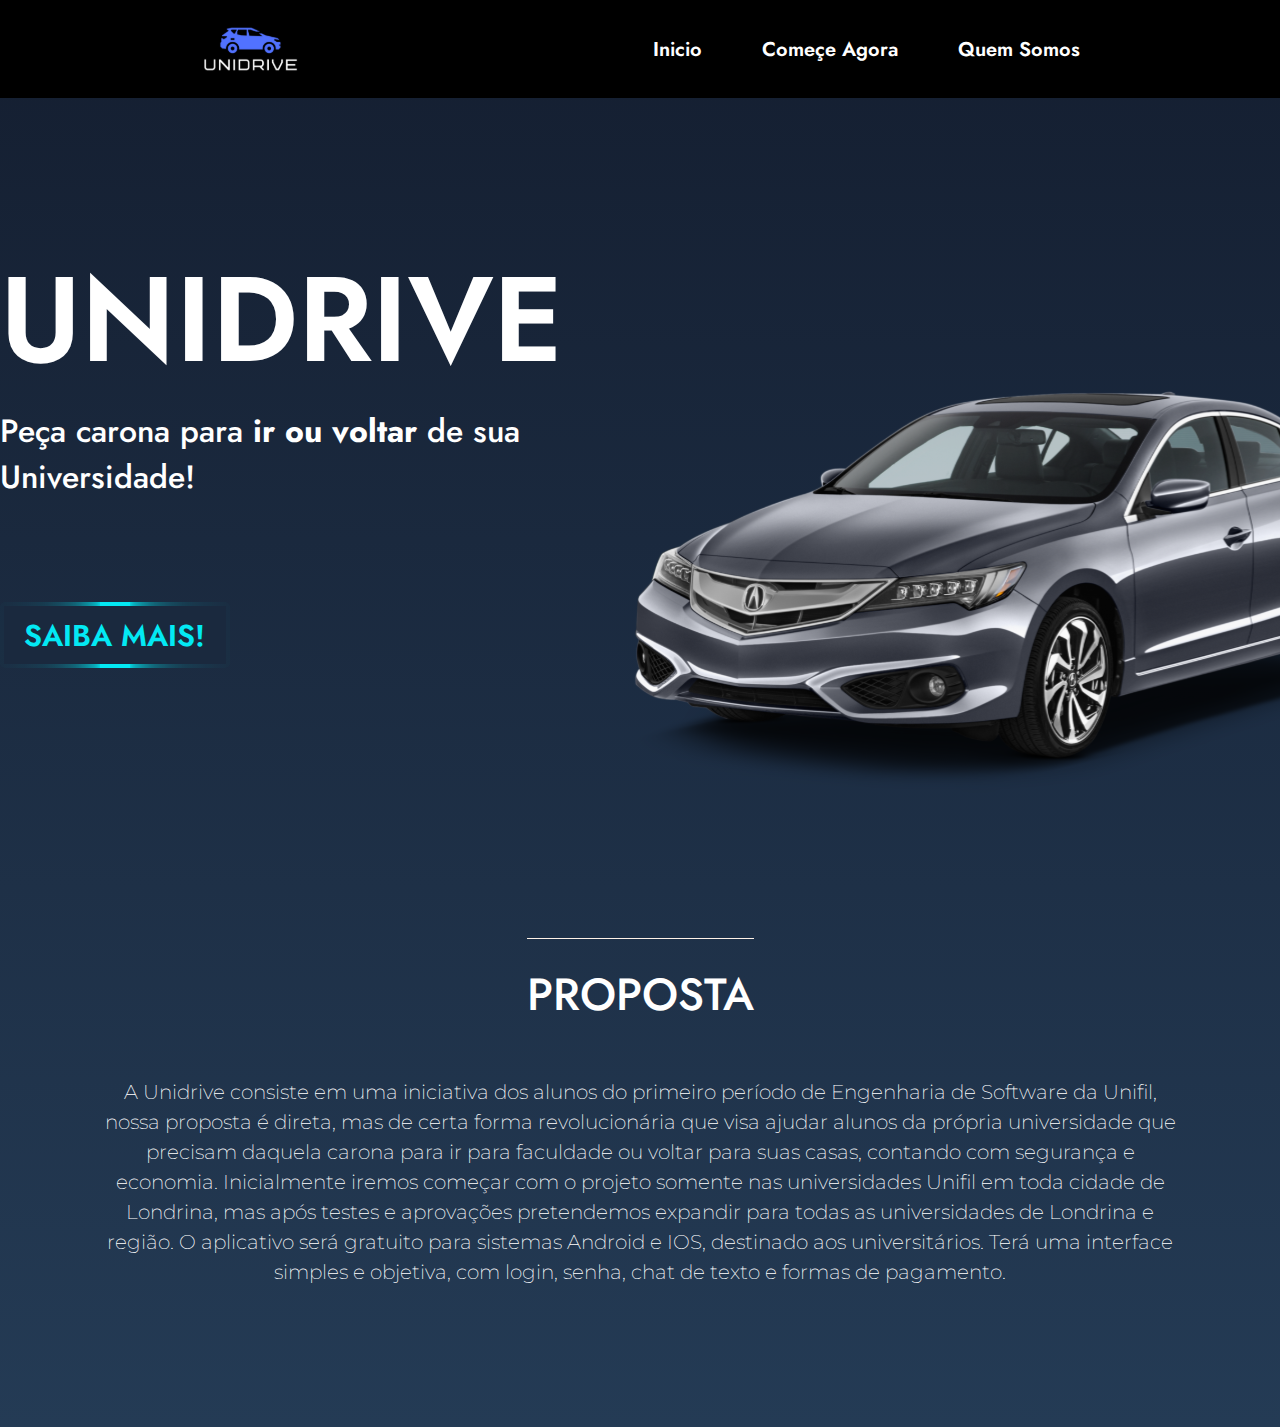
==== index.html @ ef0c4e89 "Add files via upload" ====
<!DOCTYPE html>
<html lang="pt-BR">

<head>
    <meta charset="UTF-8">
    <meta name="viewport" content="width=device-width, initial-scale=1.0">
    <meta name="description" content="Não dependa mais de aplicativos de carona para ir ou voltar para sua universidade!">
    <title>Unidrive App</title>
    <link rel="stylesheet" type="text/css" href="style.css">
</head>

<body>
    <header class="cabecalho">
        <img class="cabecalho-imagem" src="unidrivelogo.svg" alt="Logo Unidrive">
        <nav class="cabecalho-menu">
        <a class="cabecalho-menu-item" href="index.html">Inicio</a>
        <a class="cabecalho-menu-item" href="#">Começe Agora</a>
        <a class="cabecalho-menu-item" href="quemsomospage.html">Quem Somos</a>

        </nav>
    </header>

    <main class="conteudo">
<section class="conteudo-principal">
<div class="conteudo-principal-escrito">
<h1 class="conteudo-principal-escrito-titulo">UNIDRIVE</h1>
<p class="conteudo-principal-escrito-subtitulo">Peça carona para <strong> ir ou voltar </strong>de sua Universidade!</p>
<h2 class="conteudo-principal-escrito-botao" href="quemsomospage.html"> </h2>
<a href="quemsomospage.html">
<h2 class="conteudo-principal-escrito-botao2" href="quemsomospage.html"> SAIBA MAIS!</h2>
</a>
</div>
<img class="conteudo-principal-imagem" src="carro.svg" alt="Imagem Carro">
</section>

<section class="conteudo-secundario">
    <h2 class="conteudo-secundario-titulo">PROPOSTA</h2>
    <h3 class="conteudo-secundario-paragrafo">A Unidrive consiste em uma iniciativa dos alunos do primeiro período de Engenharia de Software da Unifil, nossa proposta é direta, mas de certa forma revolucionária que visa ajudar alunos da própria universidade que precisam daquela carona para ir para faculdade ou voltar para suas casas, contando   com segurança e economia. Inicialmente iremos começar com o projeto somente nas universidades Unifil em toda cidade de Londrina, mas após testes e aprovações pretendemos expandir para todas as universidades de Londrina e região.
        O aplicativo será gratuito para sistemas Android e IOS, destinado aos universitários. Terá uma interface simples e objetiva, com login, senha, chat de texto e formas de pagamento.</h3>
</section>
    </main>

    <footer  class="rodape">

    </footer>
</body>

</html>
---- style.css ----
@import url('https://fonts.googleapis.com/css2?family=Jost:wght@600&display=swap');
@import url('https://fonts.googleapis.com/css2?family=Montserrat:wght@200&display=swap');
@import url('https://fonts.googleapis.com/css2?family=Barlow+Condensed:wght@300&family=Jost:wght@600&display=swap');

* {
    margin: 0;
    padding: 0;
    box-sizing:border-box;
    text-decoration: none;
}

body {
    min-height: 75%;
    font-size: 100%;
    background: linear-gradient(#141e30, #243b55);
}

.cabecalho {
    background: #000000;
    display: flex;
    flex-direction: row;
    align-items: center;
    justify-content: space-around;
    padding: 24px;
}

.cabecalho-imagem {
    height: 50px;
}

.cabecalho-menu {
    
    display: flex;
    gap: 60px;
}

.cabecalho-menu-item {
    font-family: 'Jost', sans-serif;
    color: #FFFFFF;
    font-weight: 600;
    font-size: 20px;
}

.conteudo {
    
}

.conteudo-principal {
    display: flex;
    flex-direction: row;
    align-items: center;
    justify-content: space-around;
}

.conteudo-principal-escrito {
    display: flex;
    flex-direction: column;
    gap: 2px;
}

.conteudo-principal-escrito-titulo {
    font-family: 'Jost', sans-serif;
    font-weight: 600;
    font-size: 120px;
    color: #FFFFFF;
}

.conteudo-principal-escrito-subtitulo {
    font-family: 'Jost', sans-serif;
    font-weight: 500;
    font-size: 32px;
    color: #FFFFFF;
    margin-bottom: 100px;
}

.conteudo-principal-escrito-botao {
    display: flex;
    position: absolute;
    overflow: hidden;
    width: 230px;
    height: 66px;
    border-radius: 5px;
    align-items: center;
    font-family: 'Jost', sans-serif;
    font-weight: 600;
    font-size: 30px;
    color: #03e9f4;
}



.conteudo-principal-escrito-botao::before{
    content: '';
    position: absolute;
    width: 30px;
    height: 290px;
    background: linear-gradient(#03e9f4,#03e9f4);
    animation: animate 2s linear infinite;
     box-shadow: 0 0 5px #03e9f4,
                0 0 25px #03e9f4,
                0 0 50px #03e9f4,
                0 0 100px #03e9f4;
}

@keyframes animate {
    0%{
        transform: rotate(0deg);
    }
    100%{
        transform: rotate(360deg);
    }
}


.conteudo-principal-escrito-botao::after{

    content: '';
    position: absolute;
    inset: 4px;
    background:#1A293E;
    border-radius: 0px;
    
}

.conteudo-principal-escrito-botao2:hover {
    width: 230px;
    font-size: 30px;
    left: 0px;
    top: -64px;
    
    display: flex;
    position: relative;
  align-items: center;
    background: #03e9f4;
    color: #fff;
    border-radius: 5px;
    box-shadow: 0 0 5px #03e9f4,
                0 0 25px #03e9f4,
                0 0 50px #03e9f4,
                0 0 100px #03e9f4;
                
}

.conteudo-principal h2{
    
    justify-content: center;
    position: relative;
    color: #03e9f4;
    font-weight: 600;
    font-size: 30px;

}

.conteudo-principal-escrito-botao2 {

    justify-content: center;
     width: 220px;
    height: 63px;
  align-items: center;
    position: absolute;
    top: -56px;
    right: -24px;
    font-family: 'Jost', sans-serif;
    font-weight: 600;
    font-size: 20px;
    color: #03e9f4;  
}

.conteudo-principal-imagem {
    width: 880px;
    height: 550px;
    left: 400px;
    top: 200px;
    margin-top: 220px;
}

.conteudo-secundario {
    display: flex;
    flex-direction: column;
    align-items: center;
    gap: 50px;
    margin-top: 70px;

}

.conteudo-secundario-titulo {
    border-top: 0.6px solid #FFF2E7;
  padding-top: 40px;
  font-family: 'Jost';
  font-style: normal;
  font-weight: 500;
  font-size: 45px;
  line-height: 70%;
  color: #FFFFFF;
  margin-bottom: 16px;
    
}

.conteudo-secundario-paragrafo {
    text-align: center;
   margin-left: 100px;
   margin-right: 100px;
    font-family: 'Montserrat';
  font-style: normal;
  font-weight: 200;
  font-size: 20px;
  line-height: 150%;
  color: #FFFFFF;
}

.rodape {
    padding: 70px;
    
}
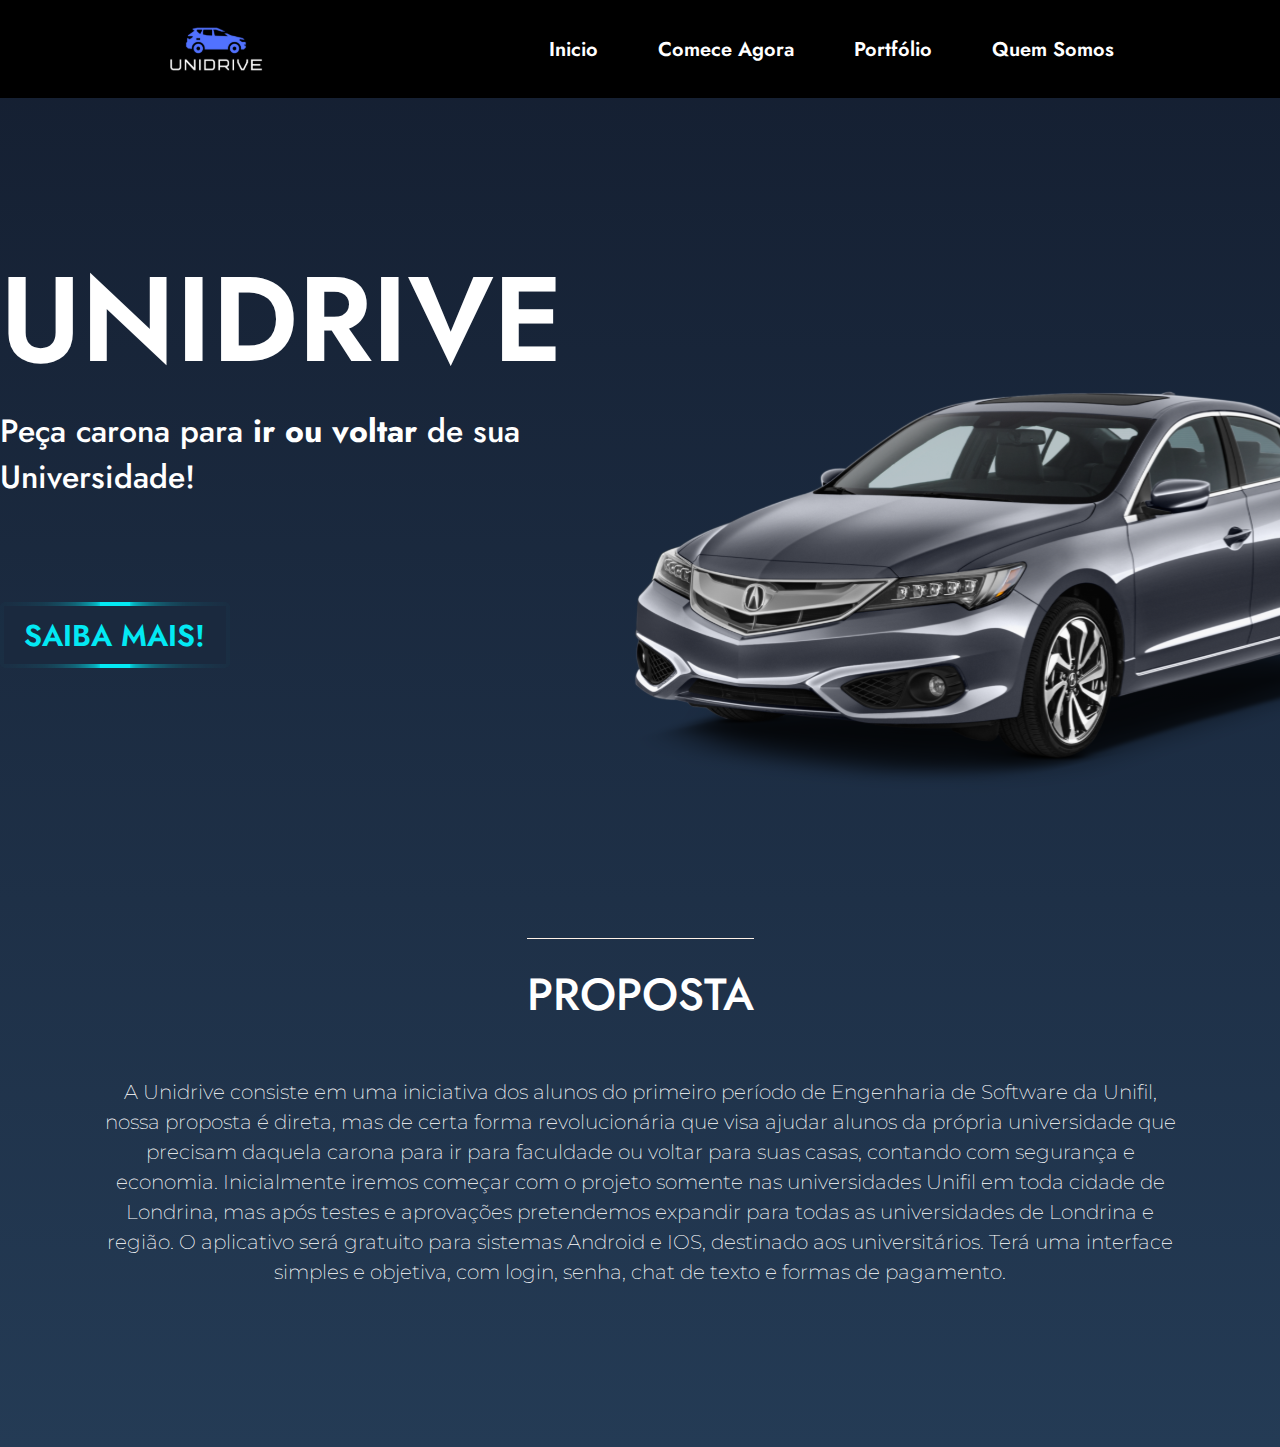
==== commit 0dcac8d6: "Add files via upload" ====
--- a/index.html
+++ b/index.html
@@ -7,6 +7,7 @@
     <meta name="description" content="Não dependa mais de aplicativos de carona para ir ou voltar para sua universidade!">
     <title>Unidrive App</title>
     <link rel="stylesheet" type="text/css" href="style.css">
+    
 </head>
 
 <body>
@@ -14,7 +15,8 @@
         <img class="cabecalho-imagem" src="unidrivelogo.svg" alt="Logo Unidrive">
         <nav class="cabecalho-menu">
         <a class="cabecalho-menu-item" href="index.html">Inicio</a>
-        <a class="cabecalho-menu-item" href="#">Começe Agora</a>
+        <a class="cabecalho-menu-item" href="comeceagora.html">Comece Agora</a>
+        <a class="cabecalho-menu-item" href="#">Portfólio</a>
         <a class="cabecalho-menu-item" href="quemsomospage.html">Quem Somos</a>
 
         </nav>
@@ -25,9 +27,9 @@
 <div class="conteudo-principal-escrito">
 <h1 class="conteudo-principal-escrito-titulo">UNIDRIVE</h1>
 <p class="conteudo-principal-escrito-subtitulo">Peça carona para <strong> ir ou voltar </strong>de sua Universidade!</p>
-<h2 class="conteudo-principal-escrito-botao" href="quemsomospage.html"> </h2>
-<a href="quemsomospage.html">
-<h2 class="conteudo-principal-escrito-botao2" href="quemsomospage.html"> SAIBA MAIS!</h2>
+<h2 class="conteudo-principal-escrito-botao" href="comeceagora.html"> </h2>
+<a href="comeceagora.html">
+<h2 class="conteudo-principal-escrito-botao2" href="comeceagora.html"> SAIBA MAIS!</h2>
 </a>
 </div>
 <img class="conteudo-principal-imagem" src="carro.svg" alt="Imagem Carro">
--- a/style.css
+++ b/style.css
@@ -209,6 +209,7 @@
 }
 
 .rodape {
-    padding: 70px;
-    
-}+    padding: 80px;
+    
+}
+
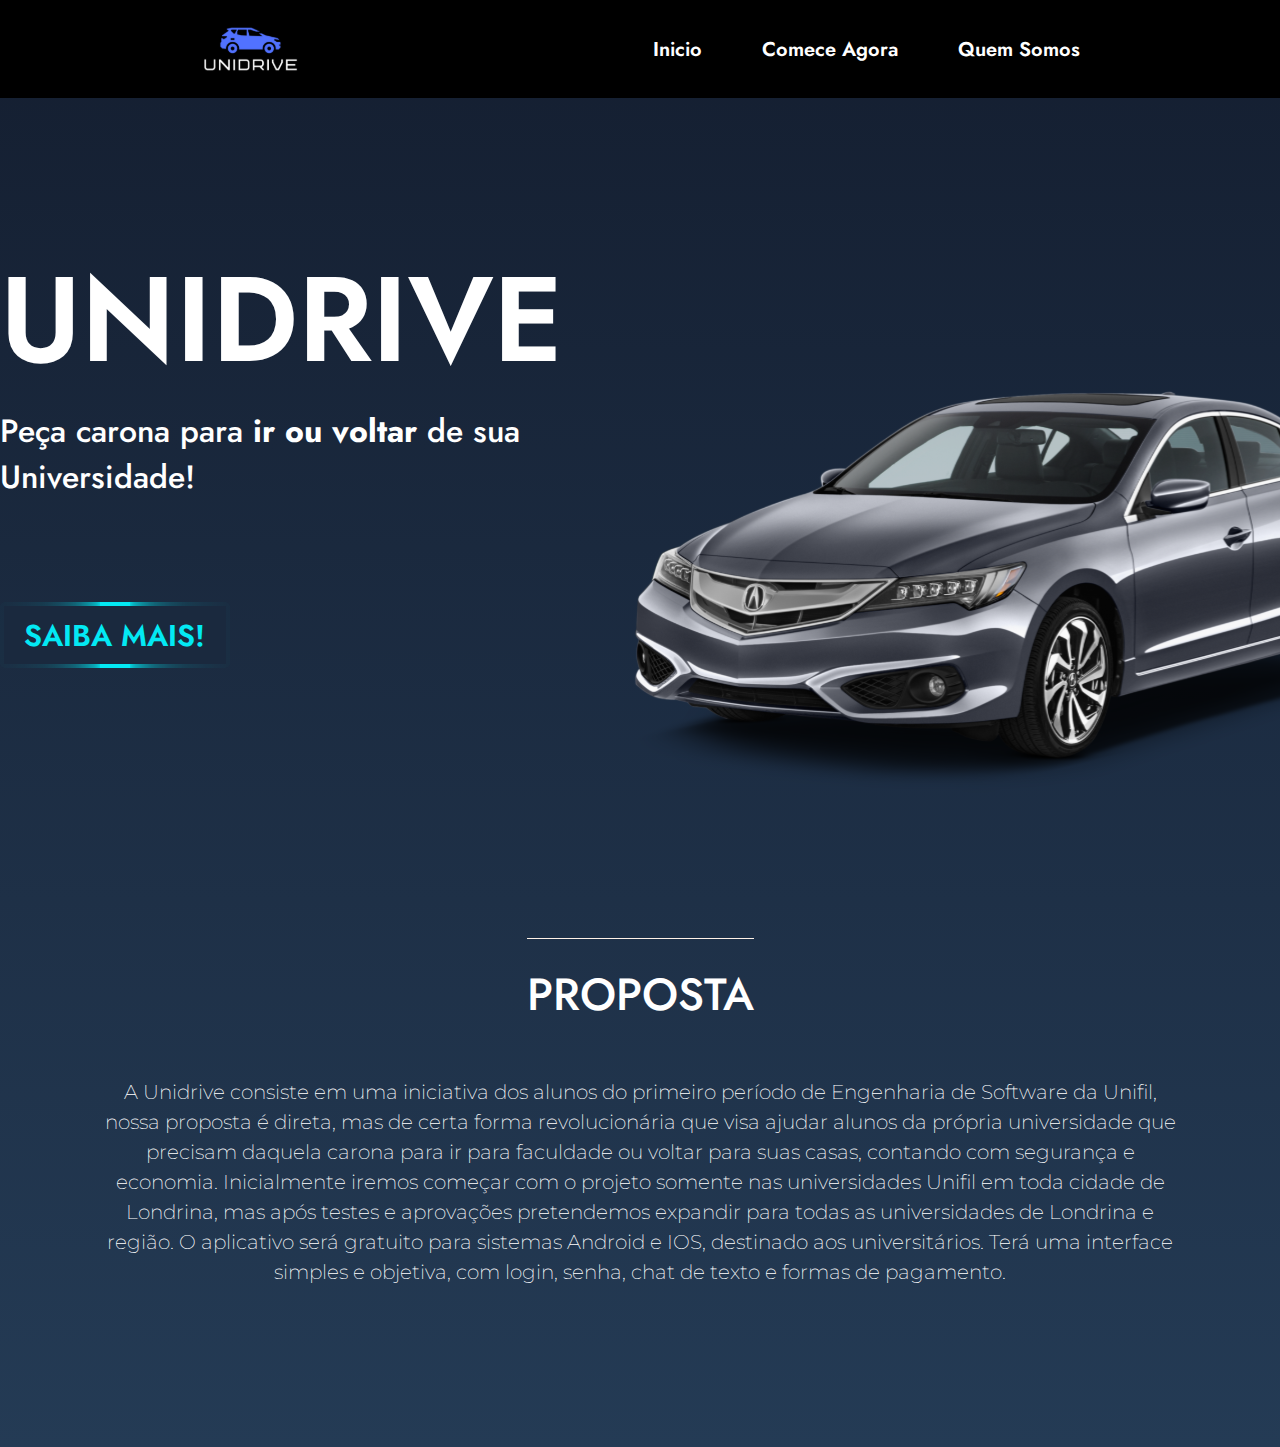
==== commit 533859de: "Update index.html" ====
--- a/index.html
+++ b/index.html
@@ -16,7 +16,6 @@
         <nav class="cabecalho-menu">
         <a class="cabecalho-menu-item" href="index.html">Inicio</a>
         <a class="cabecalho-menu-item" href="comeceagora.html">Comece Agora</a>
-        <a class="cabecalho-menu-item" href="#">Portfólio</a>
         <a class="cabecalho-menu-item" href="quemsomospage.html">Quem Somos</a>
 
         </nav>
@@ -47,4 +46,4 @@
     </footer>
 </body>
 
-</html>+</html>
